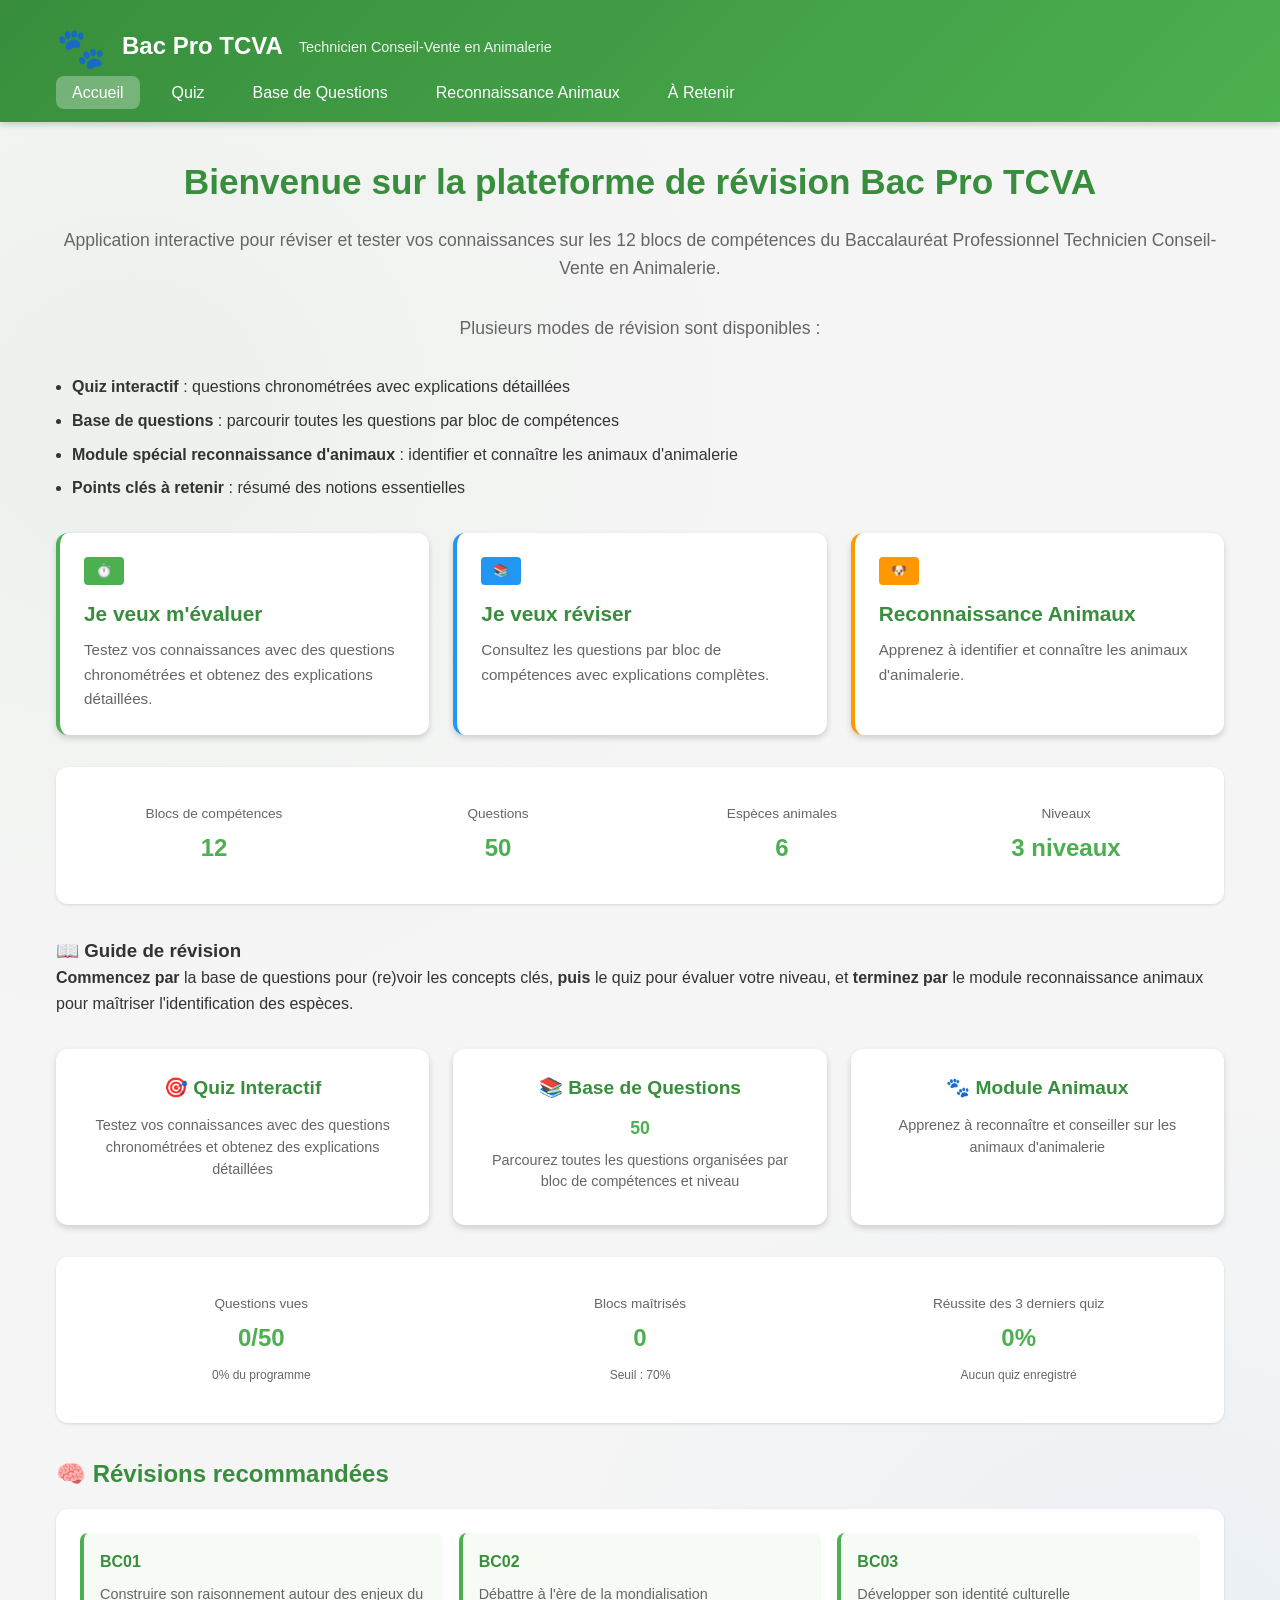
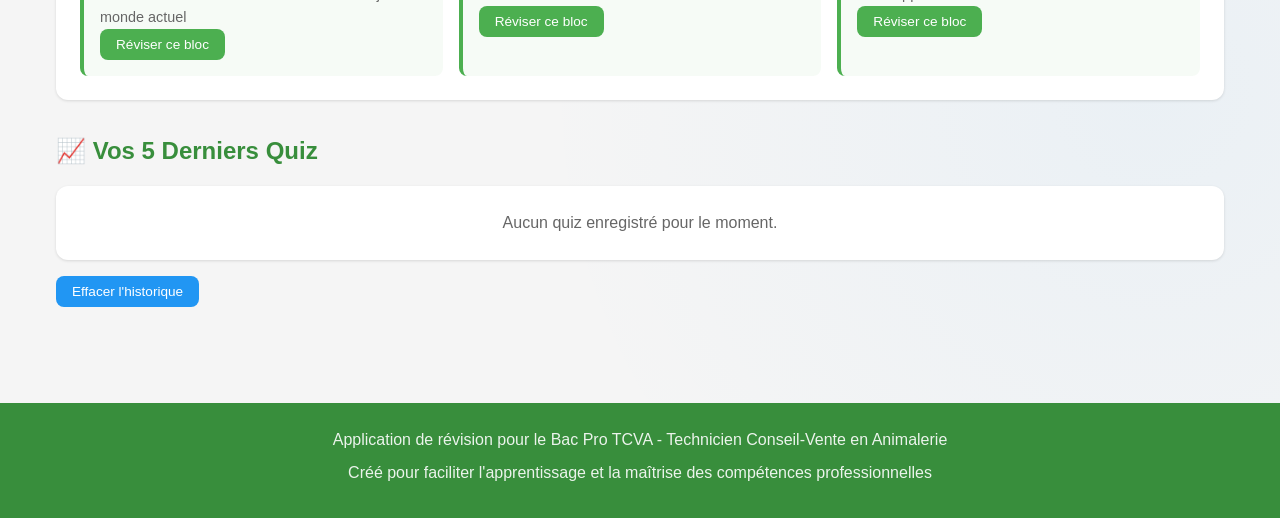
==== index.html @ 859fa722 "Add root index.html redirect to tcva-app for GitHub Pages - Add index.html with meta refresh redirec" ====
<!DOCTYPE html>
<html lang="fr">
<head>
    <meta charset="UTF-8">
    <meta name="viewport" content="width=device-width, initial-scale=1.0">
    <meta http-equiv="refresh" content="0; url=tcva-app/index.html">
    <title>Redirection vers Bac Pro TCVA</title>
    <style>
        body {
            font-family: Arial, sans-serif;
            text-align: center;
            padding: 50px;
            background-color: #f5f5f5;
        }
        h1 {
            color: #4CAF50;
        }
        p {
            color: #666;
        }
        a {
            color: #4CAF50;
            text-decoration: none;
        }
        a:hover {
            text-decoration: underline;
        }
    </style>
</head>
<body>
    <h1>Bac Pro TCVA - Révision et Quiz Interactif</h1>
    <p>Redirection vers l'application...</p>
    <p><a href="tcva-app/index.html">Cliquez ici si la redirection ne fonctionne pas</a></p>
    <script>
        window.location.href = "tcva-app/index.html";
    </script>
</body>
</html>
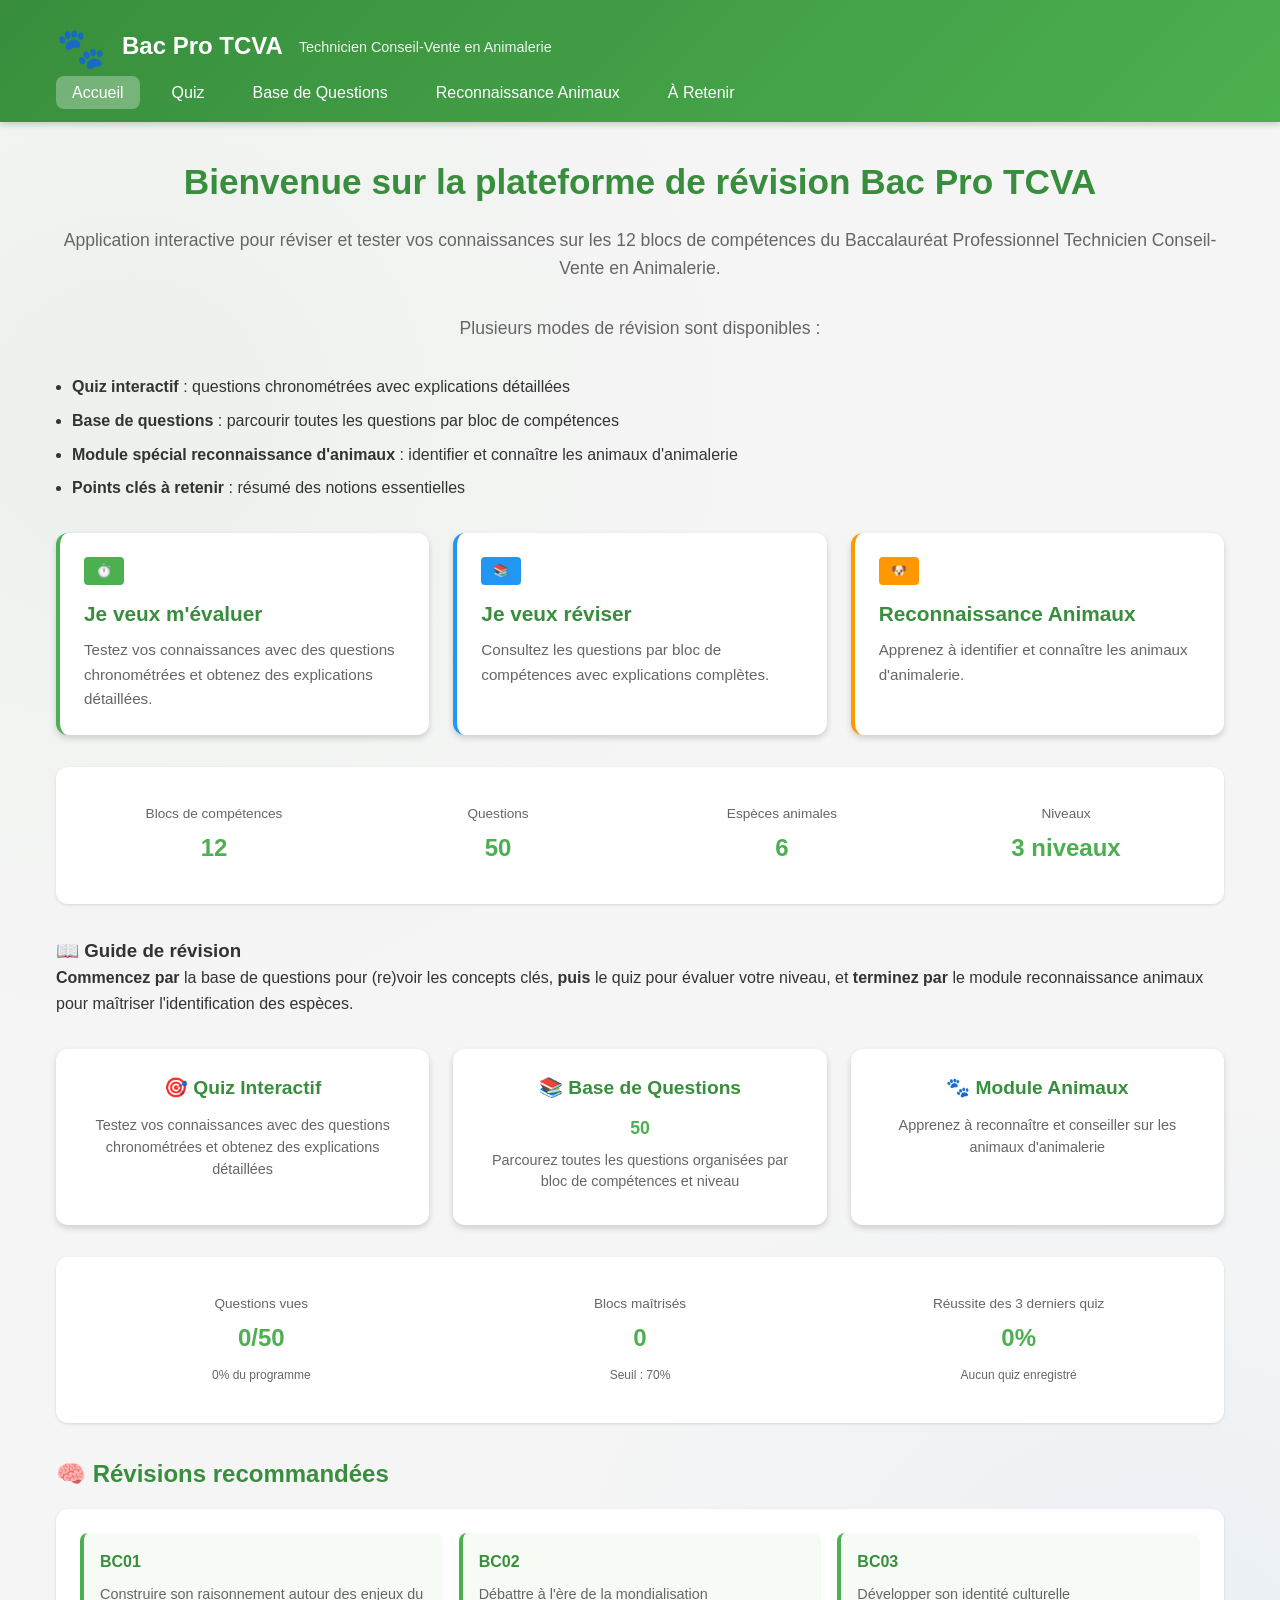
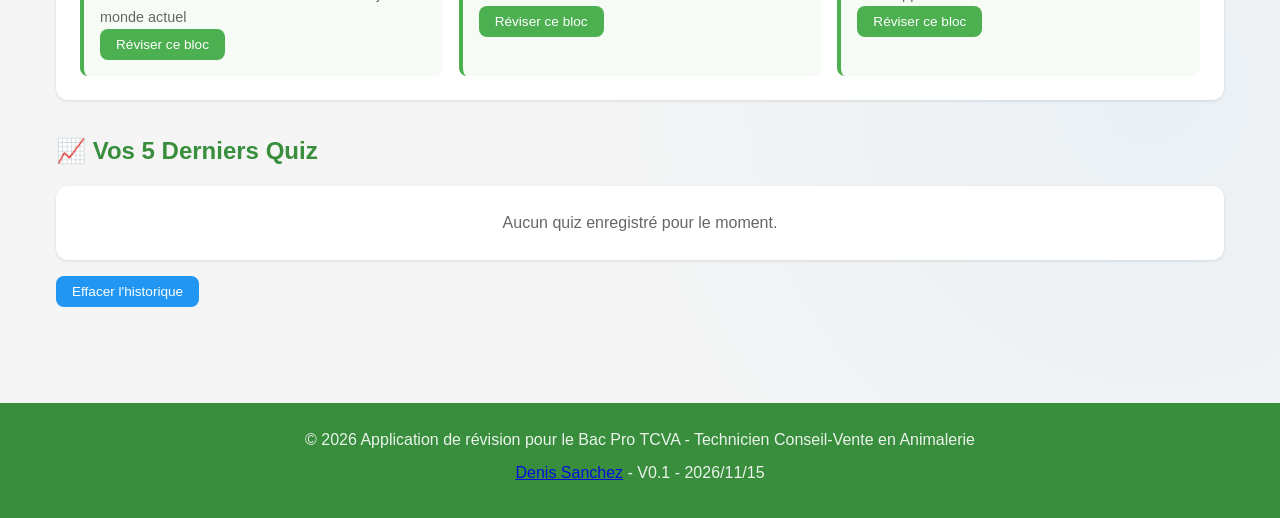
==== commit c0ee5620: "Add footer with copyright and author info to all HTML pages - Add copyright notice: © 2026 Applicati" ====
--- a/index.html
+++ b/index.html
@@ -34,5 +34,11 @@
     <script>
         window.location.href = "tcva-app/index.html";
     </script>
+    <footer style="margin-top: 50px; padding: 20px; text-align: center; background-color: #f9f9f9; border-top: 1px solid #ddd;">
+        <p style="margin: 0; color: #666; font-size: 14px;">
+            &copy; 2026 Application de révision pour le Bac Pro TCVA - Technicien Conseil-Vente en Animalerie<br>
+            <a href="https://www.linkedin.com/in/sanchezdenis/" target="_blank" style="color: #4CAF50;">Denis Sanchez</a> - V0.1 - 2026/11/15
+        </p>
+    </footer>
 </body>
 </html>
